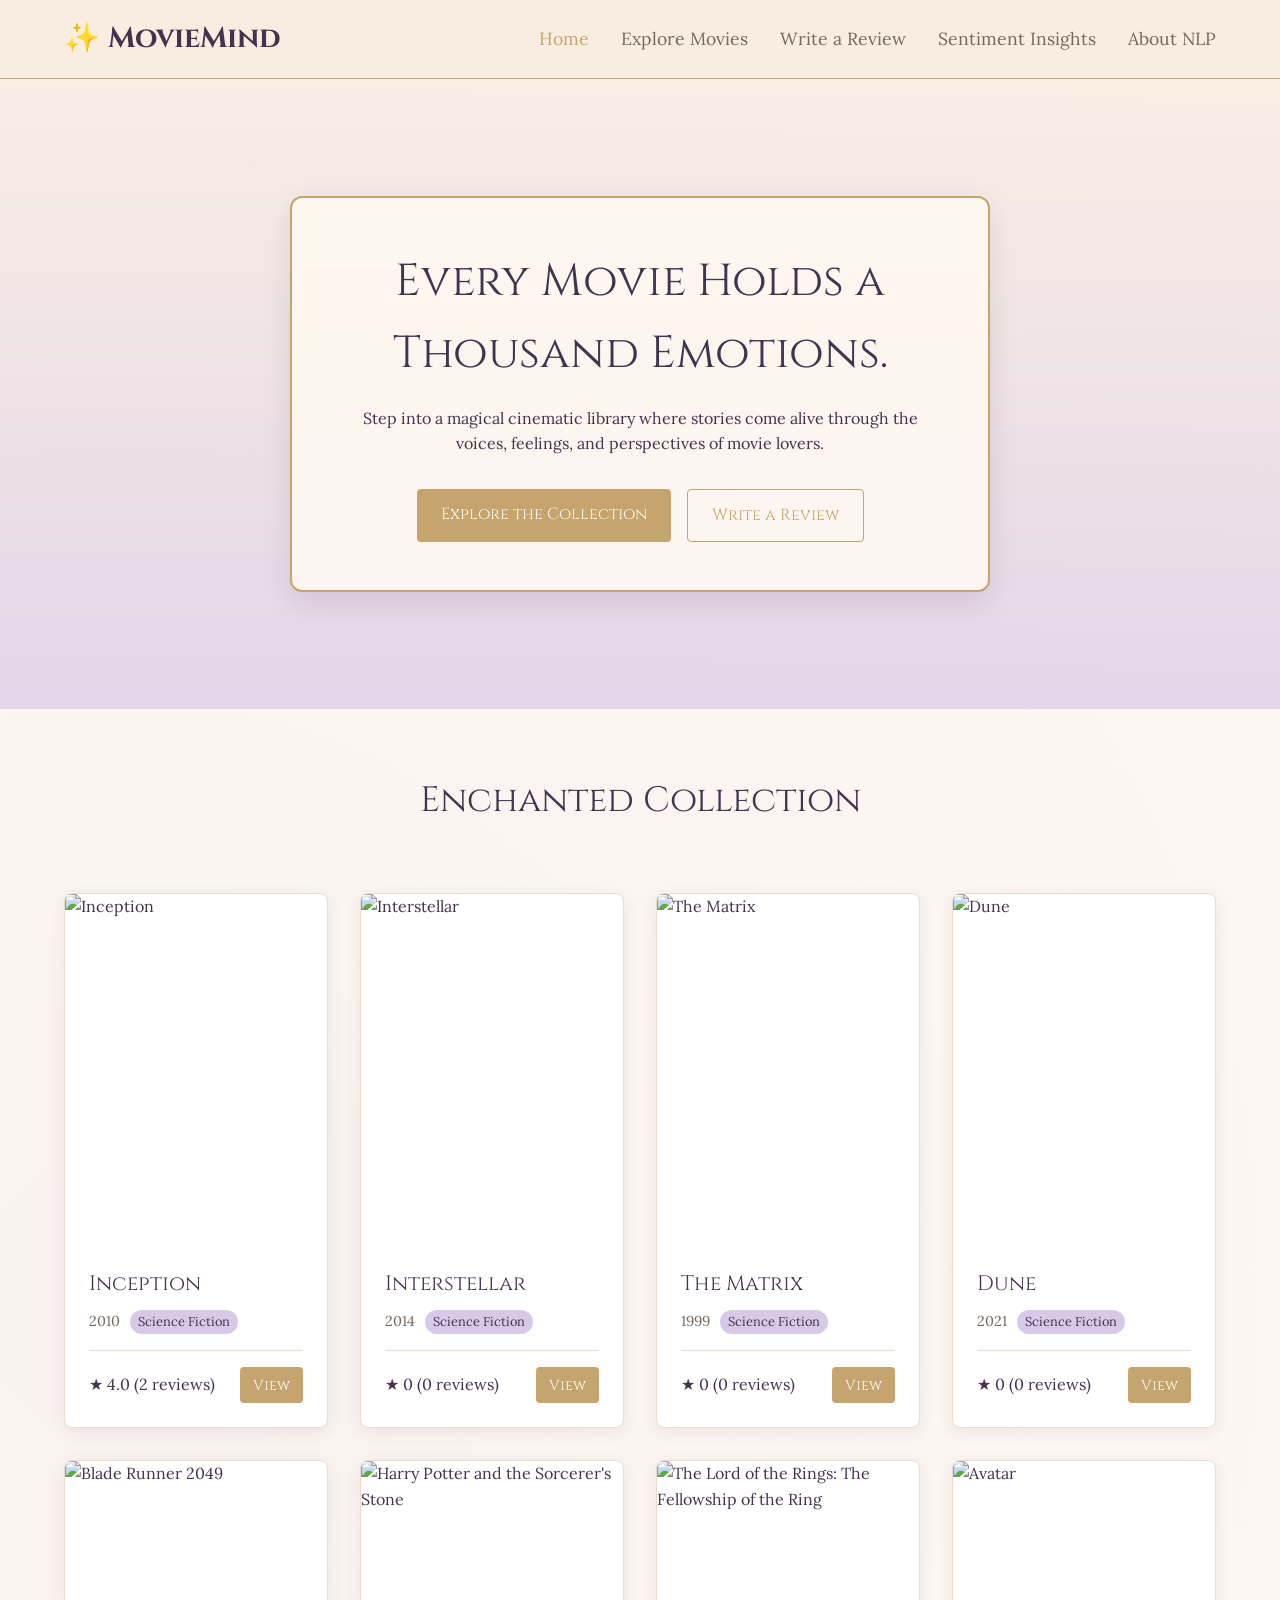
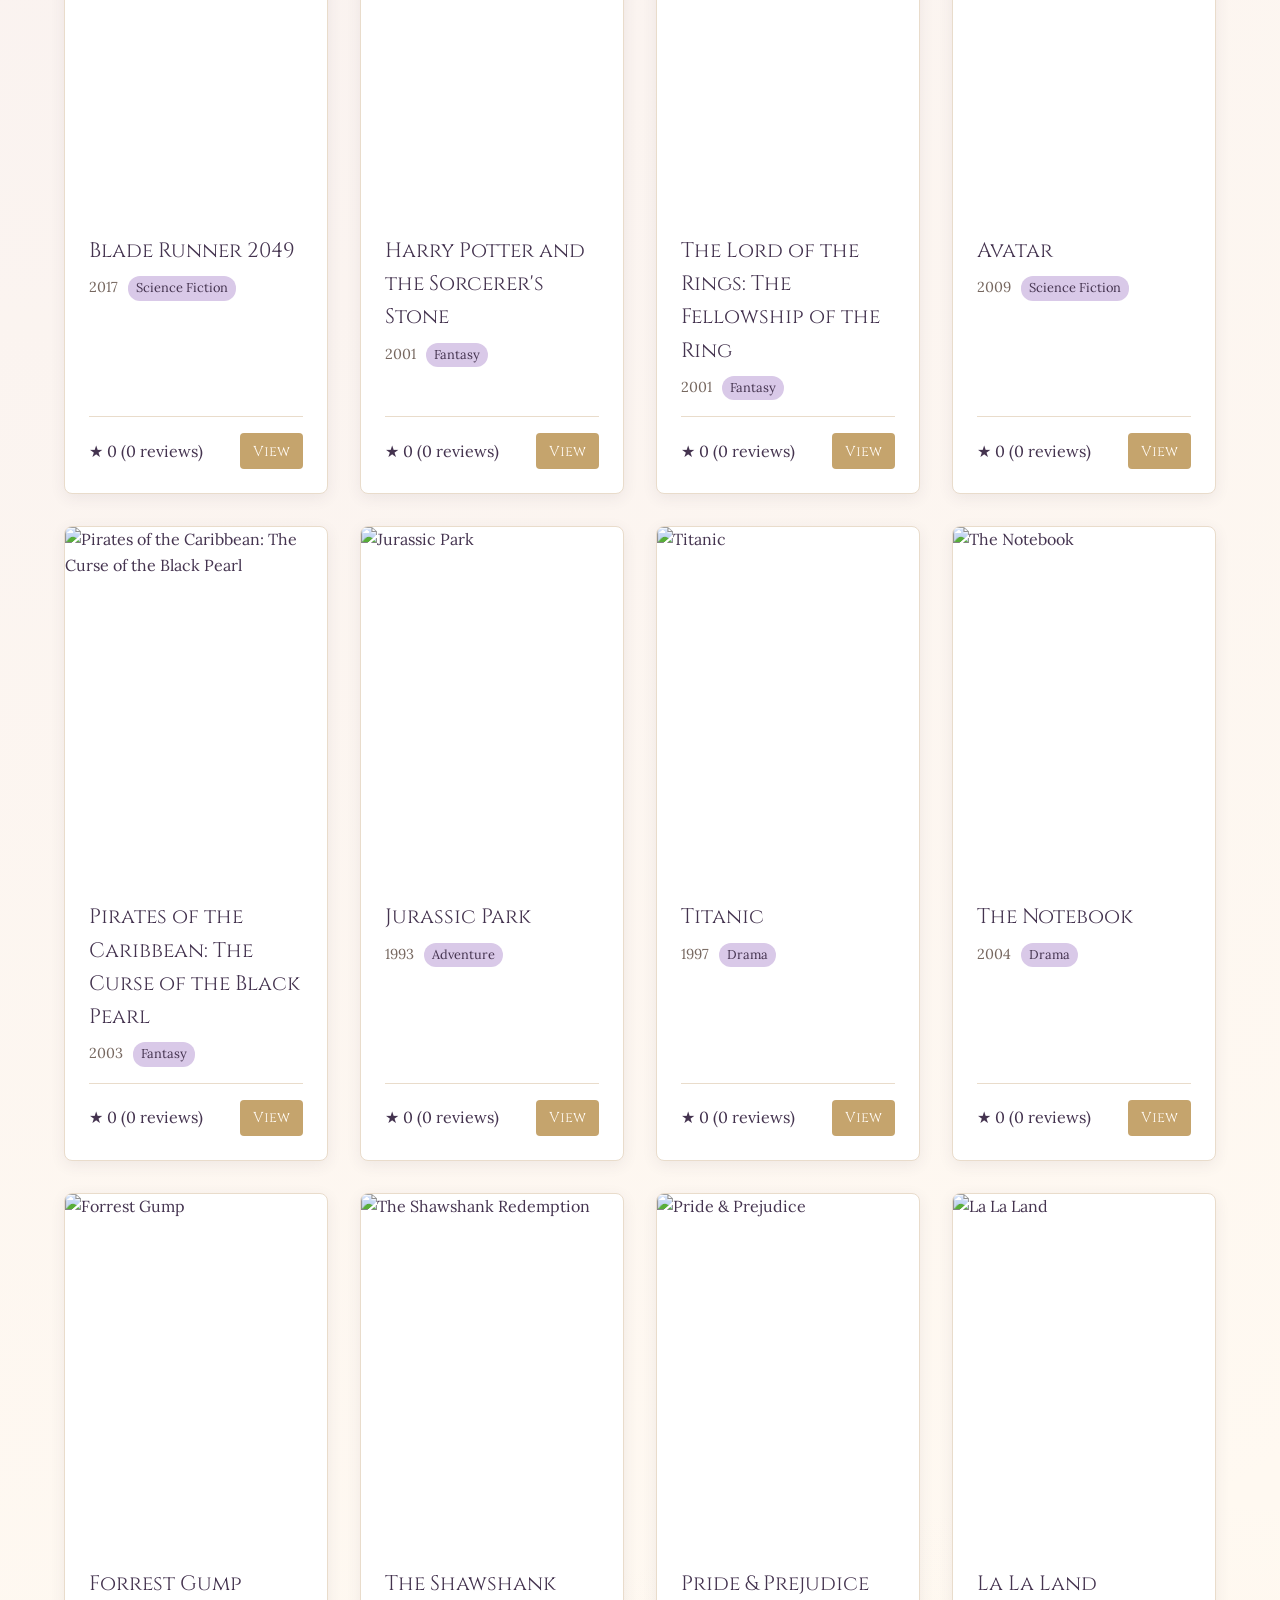
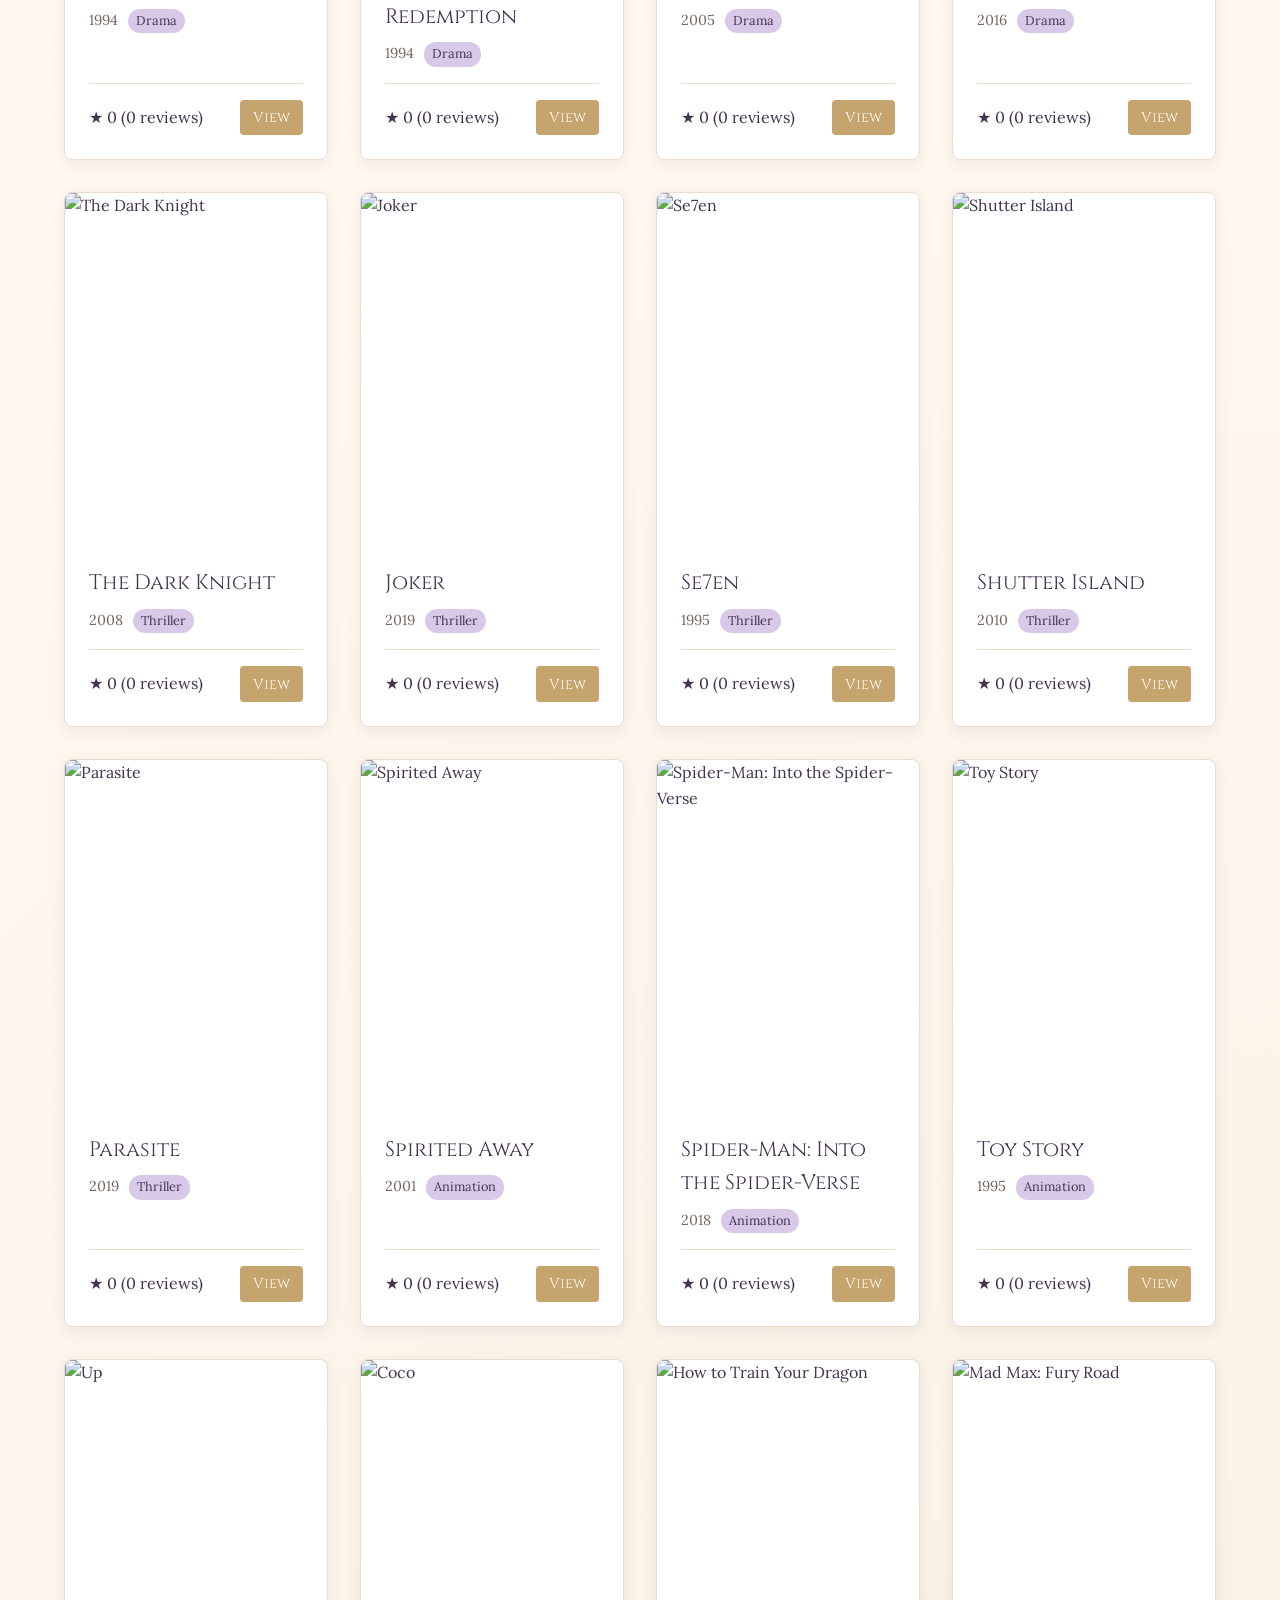
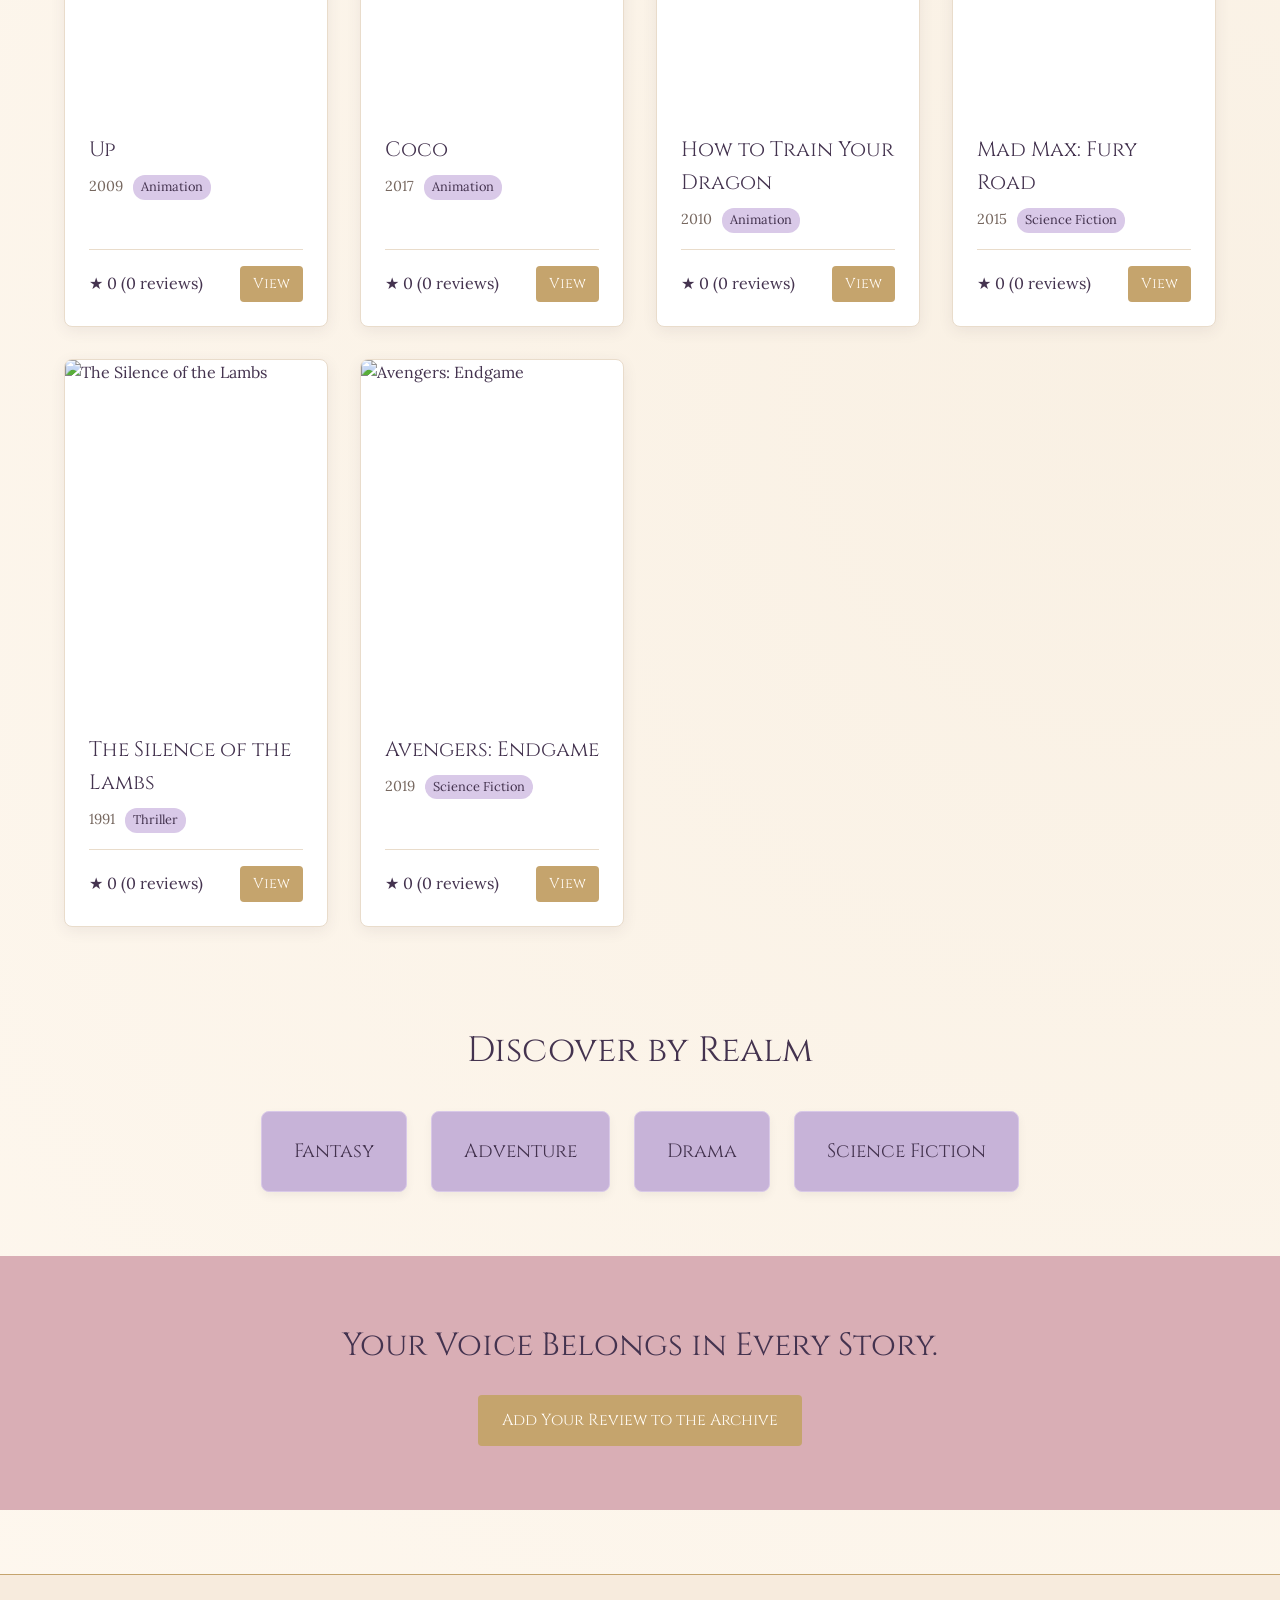
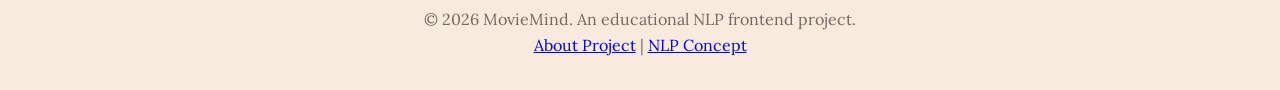
==== frontend/index.html @ 93058233 "Add complete frontend website files" ====
<!DOCTYPE html>
<html lang="en">
<head>
    <meta charset="UTF-8">
    <meta name="viewport" content="width=device-width, initial-scale=1.0">
    <title>MovieMind - Magical Movie Discovery</title>
    <link href="https://fonts.googleapis.com/css2?family=Cinzel:wght@400;600&family=Lora:ital,wght@0,400;0,600;1,400&display=swap" rel="stylesheet">
    <link rel="stylesheet" href="css/style.css">
    <link rel="stylesheet" href="css/home.css">
</head>
<body>
    <header>
        <nav>
            <a href="index.html" class="logo"><span>✨</span> MovieMind</a>
            <ul>
                <li><a href="index.html">Home</a></li>
                <li><a href="movies.html">Explore Movies</a></li>
                <li><a href="write-review.html">Write a Review</a></li>
                <li><a href="sentiment.html">Sentiment Insights</a></li>
                <li><a href="about-nlp.html">About NLP</a></li>
            </ul>
        </nav>
    </header>

    <main>
        <section class="hero">
            <div class="hero-content floating-element">
                <h1>Every Movie Holds a Thousand Emotions.</h1>
                <p>Step into a magical cinematic library where stories come alive through the voices, feelings, and perspectives of movie lovers.</p>
                <div class="hero-btns">
                    <a href="movies.html" class="btn">Explore the Collection</a>
                    <a href="write-review.html" class="btn btn-outline">Write a Review</a>
                </div>
            </div>
            <div class="sparkles"></div>
        </section>

        <section class="featured-section">
            <h2 class="section-title">Enchanted Collection</h2>
            <div class="movie-grid" id="featured-movies">
                <!-- Injected via JS -->
            </div>
        </section>

        <section class="genres-section">
            <h2 class="section-title">Discover by Realm</h2>
            <div class="genre-cards">
                <a href="movies.html?genre=Fantasy" class="genre-card">Fantasy</a>
                <a href="movies.html?genre=Adventure" class="genre-card">Adventure</a>
                <a href="movies.html?genre=Drama" class="genre-card">Drama</a>
                <a href="movies.html?genre=Science Fiction" class="genre-card">Science Fiction</a>
            </div>
        </section>

        <section class="cta-section">
            <h2>Your Voice Belongs in Every Story.</h2>
            <a href="write-review.html" class="btn">Add Your Review to the Archive</a>
        </section>
    </main>

    <footer>
        <p>&copy; 2026 MovieMind. An educational NLP frontend project.</p>
        <div class="footer-links">
            <a href="about.html">About Project</a> | <a href="about-nlp.html">NLP Concept</a>
        </div>
    </footer>

    <script src="js/data.js"></script>
    <script src="js/storage.js"></script>
    <script src="js/main.js"></script>
   <script>
        // Load all movies dynamically on homepage
        document.addEventListener('DOMContentLoaded', () => {
            const container = document.getElementById('featured-movies');
            
            // استخدمنا movies بالكامل بدلاً من movies.slice
            const allMovies = movies; 
            
            allMovies.forEach(movie => {
                const stats = getMovieStats(movie.id);
                container.innerHTML += `
                    <div class="movie-card">
                        <img src="${movie.poster}" alt="${movie.title}">
                        <div class="movie-card-info">
                            <h3>${movie.title}</h3>
                            <div class="meta-tags"><span>${movie.year}</span> <span class="genre-tag">${movie.genres[0]}</span></div>
                            <div class="stats">
                                <span>★ ${stats.averageRating} (${stats.count} reviews)</span>
                                <a href="movie-details.html?id=${movie.id}" class="btn" style="padding: 0.4rem 0.8rem; font-size: 0.9rem;">View</a>
                            </div>
                        </div>
                    </div>
                `;
            });
        });
    </script>
</body>
</html>
---- frontend/css/style.css ----
/* Core Variables & Magical Theme Palette */
:root {
    --warm-ivory: #FFF9F1;
    --cream: #F7EBDD;
    --soft-beige: #E9DCCB;
    --dusty-lavender: #D9C9E8;
    --pale-mauve: #C7B3D8;
    --dusty-rose: #D9AEB5;
    --muted-gold: #C5A46D;
    --deep-plum: #44334F;
    --soft-brown: #76675F;
    --font-heading: 'Cinzel', serif;
    --font-body: 'Lora', serif;
}

* { box-sizing: border-box; margin: 0; padding: 0; }

body {
    background-color: var(--warm-ivory);
    color: var(--deep-plum);
    font-family: var(--font-body);
    line-height: 1.6;
    background-image: radial-gradient(circle at 10% 20%, rgba(217, 201, 232, 0.15) 0%, transparent 40%),
                      radial-gradient(circle at 90% 80%, rgba(197, 164, 109, 0.1) 0%, transparent 40%);
}

h1, h2, h3, h4 { font-family: var(--font-heading); font-weight: normal; }

/* Global Navigation */
header {
    background: rgba(247, 235, 221, 0.85);
    backdrop-filter: blur(10px);
    border-bottom: 1px solid var(--muted-gold);
    position: sticky;
    top: 0; z-index: 1000;
}
nav { display: flex; justify-content: space-between; align-items: center; padding: 1rem 5%; }
.logo { font-family: var(--font-heading); font-size: 1.8rem; color: var(--deep-plum); text-decoration: none; font-weight: bold; display: flex; align-items: center; gap: 8px;}
.logo span { color: var(--muted-gold); }
nav ul { list-style: none; display: flex; gap: 2rem; }
nav ul li a { text-decoration: none; color: var(--soft-brown); transition: color 0.3s; font-size: 1.1rem; }
nav ul li a:hover, nav ul li a.active { color: var(--muted-gold); }
.mobile-menu-btn { display: none; background: none; border: none; font-size: 1.5rem; color: var(--deep-plum); cursor: pointer; }

/* Buttons */
.btn {
    display: inline-block; padding: 0.8rem 1.5rem; background: var(--muted-gold);
    color: var(--warm-ivory); text-decoration: none; font-family: var(--font-heading);
    border-radius: 4px; border: none; cursor: pointer; transition: background 0.3s, transform 0.2s;
}
.btn:hover { background: var(--deep-plum); transform: translateY(-2px); }
.btn-outline { background: transparent; border: 1px solid var(--muted-gold); color: var(--muted-gold); }
.btn-outline:hover { background: var(--muted-gold); color: var(--warm-ivory); }

/* Movie Cards */
.movie-grid { display: grid; grid-template-columns: repeat(auto-fill, minmax(250px, 1fr)); gap: 2rem; padding: 2rem 5%; }
.movie-card {
    background: #fff; border-radius: 8px; overflow: hidden; box-shadow: 0 4px 15px rgba(68, 51, 79, 0.08);
    transition: transform 0.3s, box-shadow 0.3s; border: 1px solid var(--soft-beige); display: flex; flex-direction: column;
}
.movie-card:hover { transform: translateY(-5px); box-shadow: 0 8px 25px rgba(197, 164, 109, 0.3); }
.movie-card img { width: 100%; height: 350px; object-fit: cover; }
.movie-card-info { padding: 1.5rem; flex-grow: 1; display: flex; flex-direction: column; }
.movie-card-info h3 { font-size: 1.3rem; margin-bottom: 0.5rem; color: var(--deep-plum); }
.meta-tags { display: flex; gap: 10px; font-size: 0.9rem; color: var(--soft-brown); margin-bottom: 1rem; flex-wrap: wrap; }
.genre-tag { background: var(--dusty-lavender); color: var(--deep-plum); padding: 2px 8px; border-radius: 12px; font-size: 0.8rem; }
.stats { margin-top: auto; padding-top: 1rem; border-top: 1px solid var(--soft-beige); display: flex; justify-content: space-between; align-items: center; }

/* Stars */
.star { color: #ccc; font-size: 1.2rem; }
.star.filled { color: var(--muted-gold); }

/* Footer */
footer { text-align: center; padding: 2rem; background: var(--cream); border-top: 1px solid var(--muted-gold); margin-top: 4rem; color: var(--soft-brown); }

/* Responsive */
@media (max-width: 768px) {
    nav ul { display: none; flex-direction: column; width: 100%; position: absolute; top: 100%; left: 0; background: var(--cream); padding: 1rem; text-align: center; }
    nav ul.show-mobile { display: flex; }
    .mobile-menu-btn { display: block; }
}

/* Animations */
@keyframes float { 0% { transform: translateY(0px); } 50% { transform: translateY(-10px); } 100% { transform: translateY(0px); } }
.floating-element { animation: float 4s ease-in-out infinite; }
---- frontend/css/home.css ----
.hero {
    height: 70vh; display: flex; align-items: center; justify-content: center; text-align: center;
    background: linear-gradient(rgba(247, 235, 221, 0.7), rgba(217, 201, 232, 0.7)), url('https://images.unsplash.com/photo-1507842217343-583bb7270b66?auto=format&fit=crop&w=1600&q=80') center/cover;
    position: relative; overflow: hidden;
}
.hero-content { background: rgba(255, 249, 241, 0.9); padding: 3rem; border-radius: 12px; border: 2px solid var(--muted-gold); max-width: 700px; box-shadow: 0 10px 30px rgba(0,0,0,0.1); z-index: 2; }
.hero h1 { font-size: 2.8rem; color: var(--deep-plum); margin-bottom: 1rem; }
.hero-btns { margin-top: 2rem; display: flex; gap: 1rem; justify-content: center; }
.section-title { text-align: center; font-size: 2.2rem; margin: 4rem 0 2rem; color: var(--deep-plum); }
.genre-cards { display: flex; justify-content: center; gap: 1.5rem; flex-wrap: wrap; padding: 0 5%; margin-bottom: 4rem; }
.genre-card {
    background: var(--pale-mauve); color: var(--deep-plum); padding: 1.5rem 2rem; border-radius: 8px; text-decoration: none; font-family: var(--font-heading);
    font-size: 1.2rem; transition: all 0.3s; border: 1px solid var(--dusty-lavender); box-shadow: 0 4px 10px rgba(0,0,0,0.05);
}
.genre-card:hover { background: var(--muted-gold); color: white; transform: translateY(-3px); }
.cta-section { background: var(--dusty-rose); padding: 4rem 2rem; text-align: center; color: var(--deep-plum); }
.cta-section h2 { margin-bottom: 1.5rem; font-size: 2rem; }
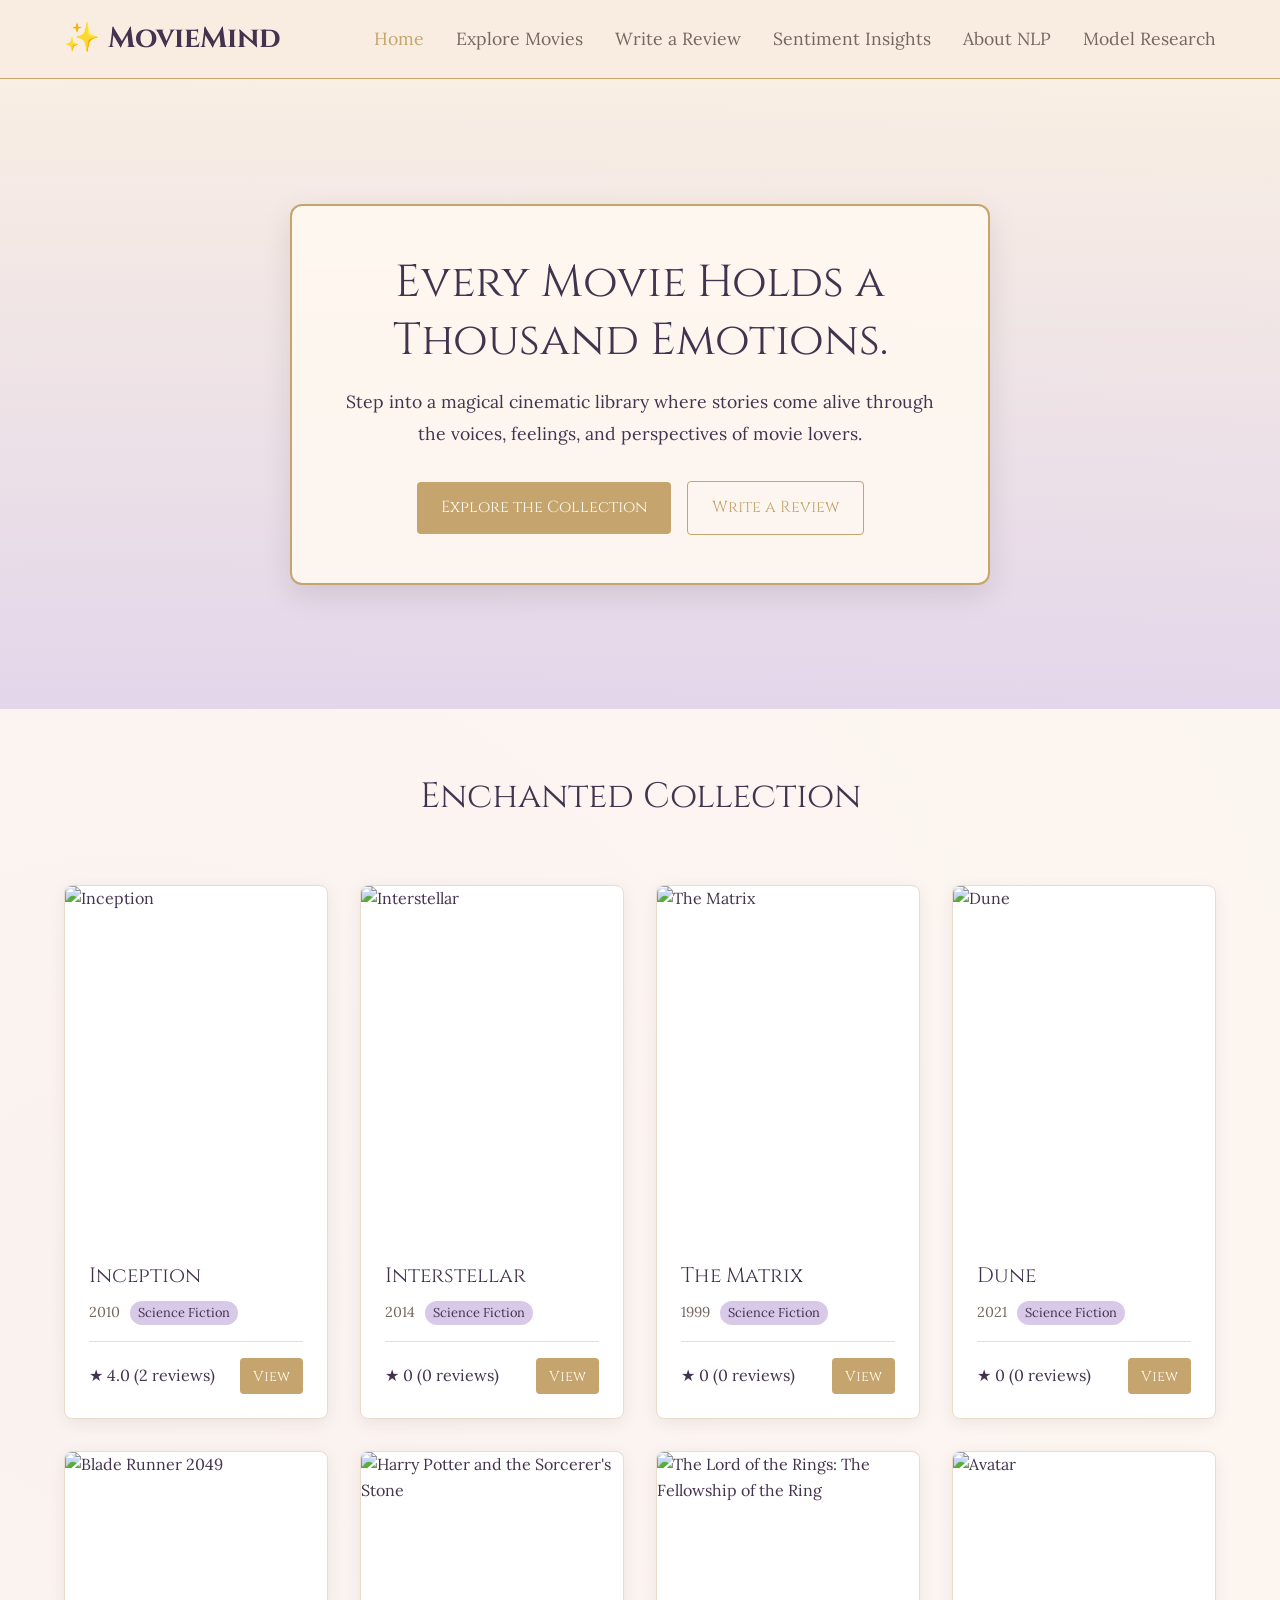
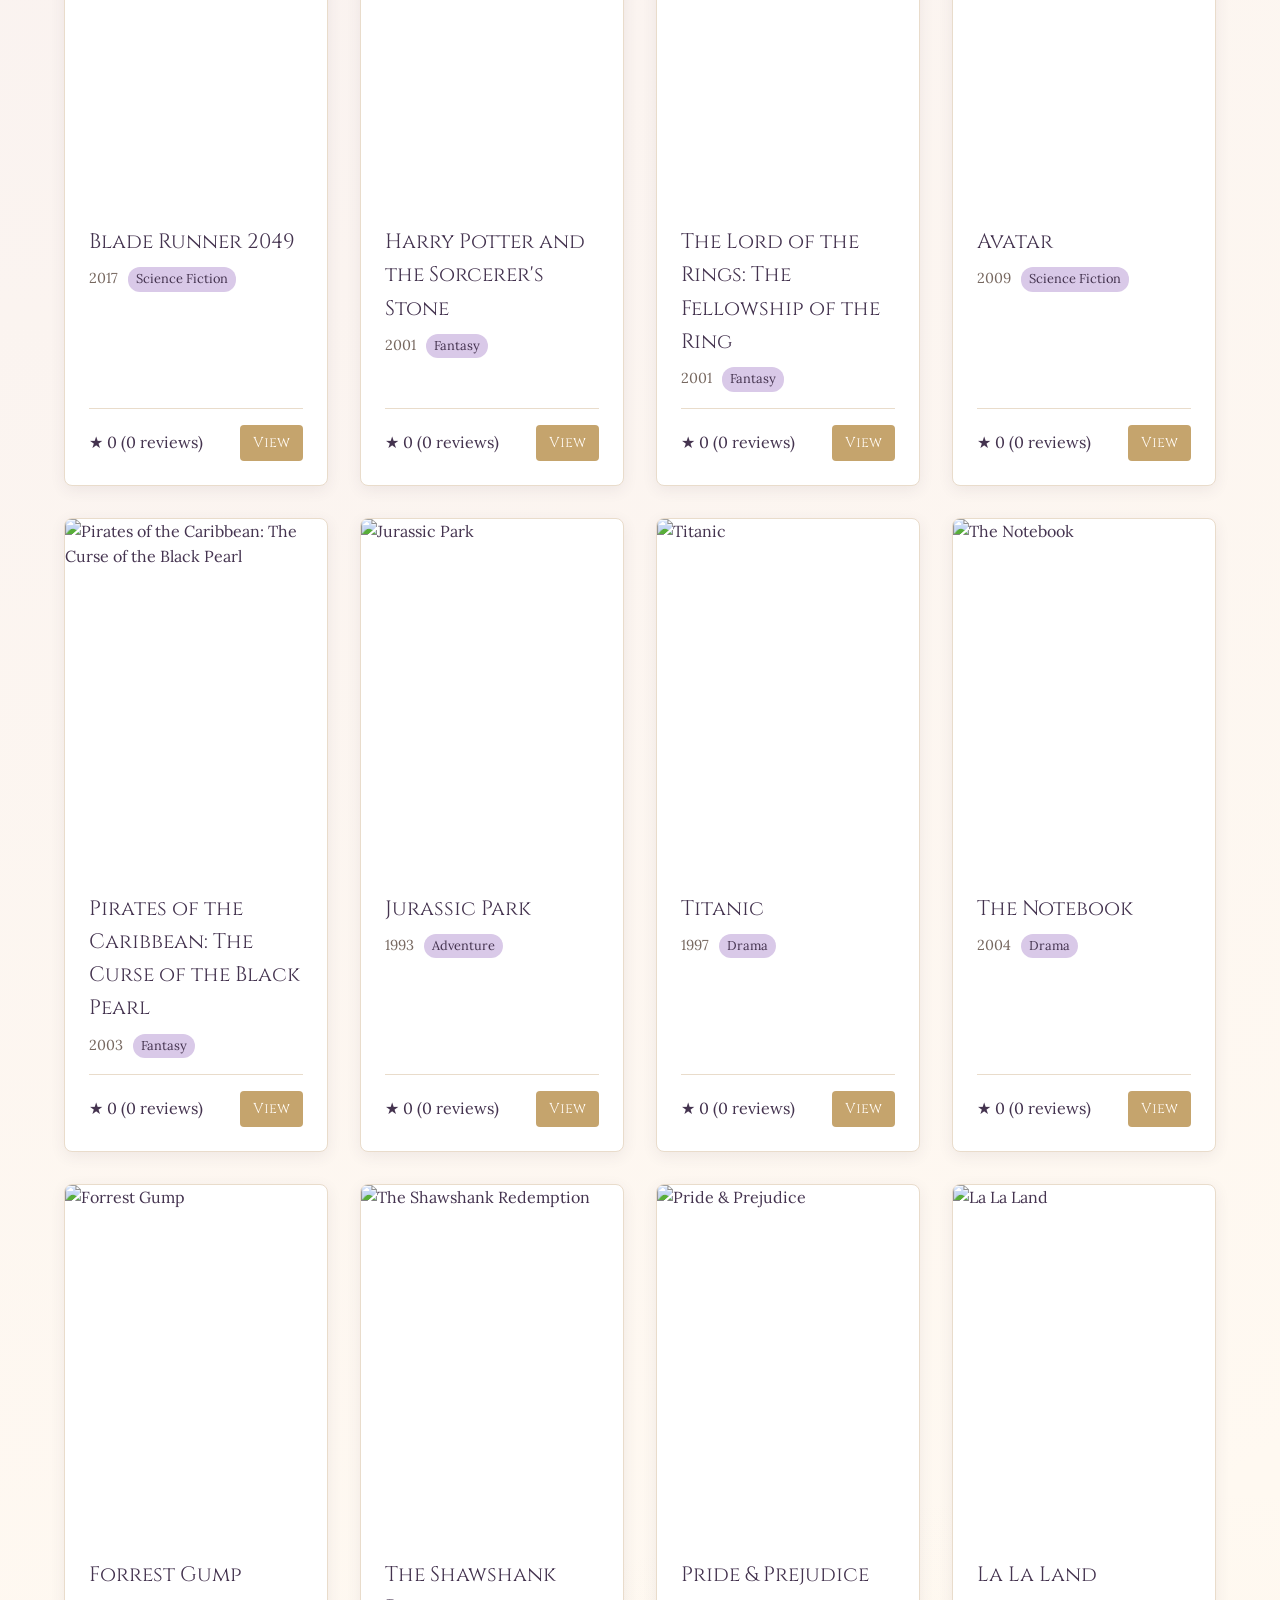
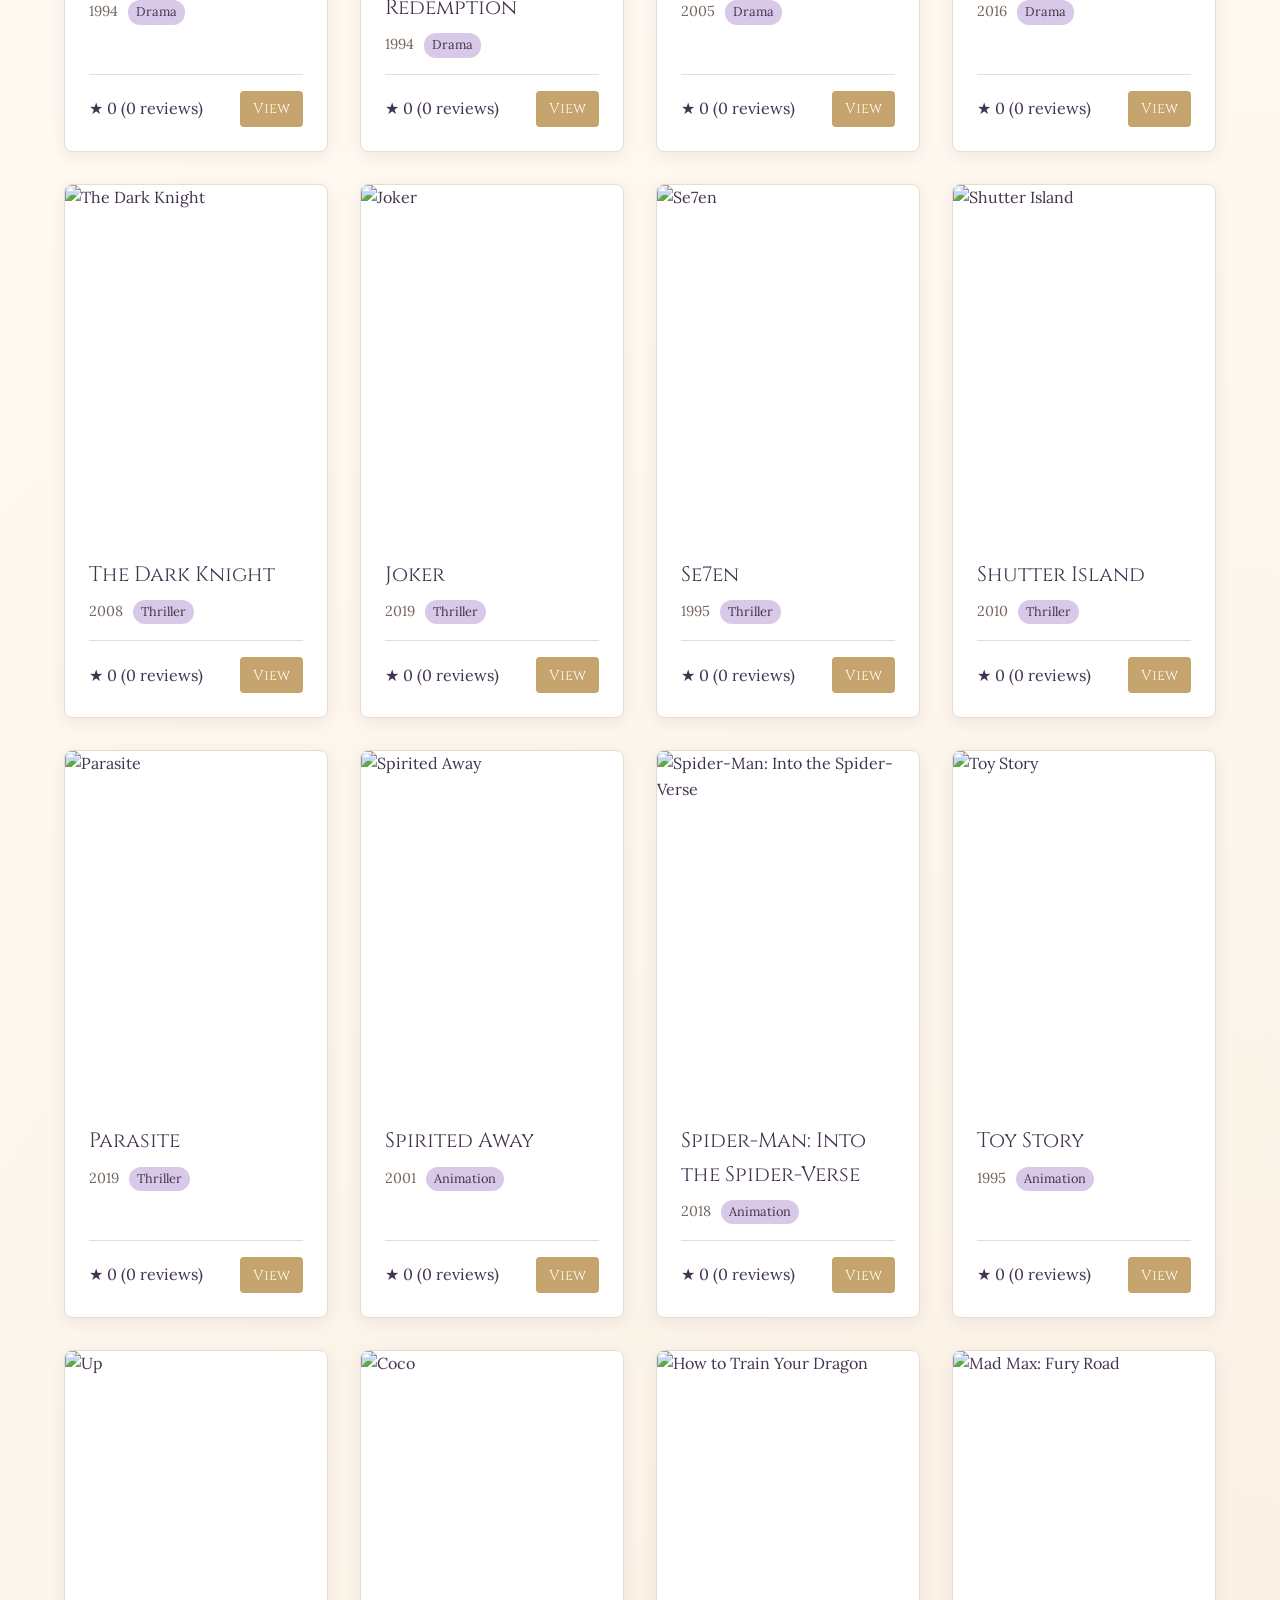
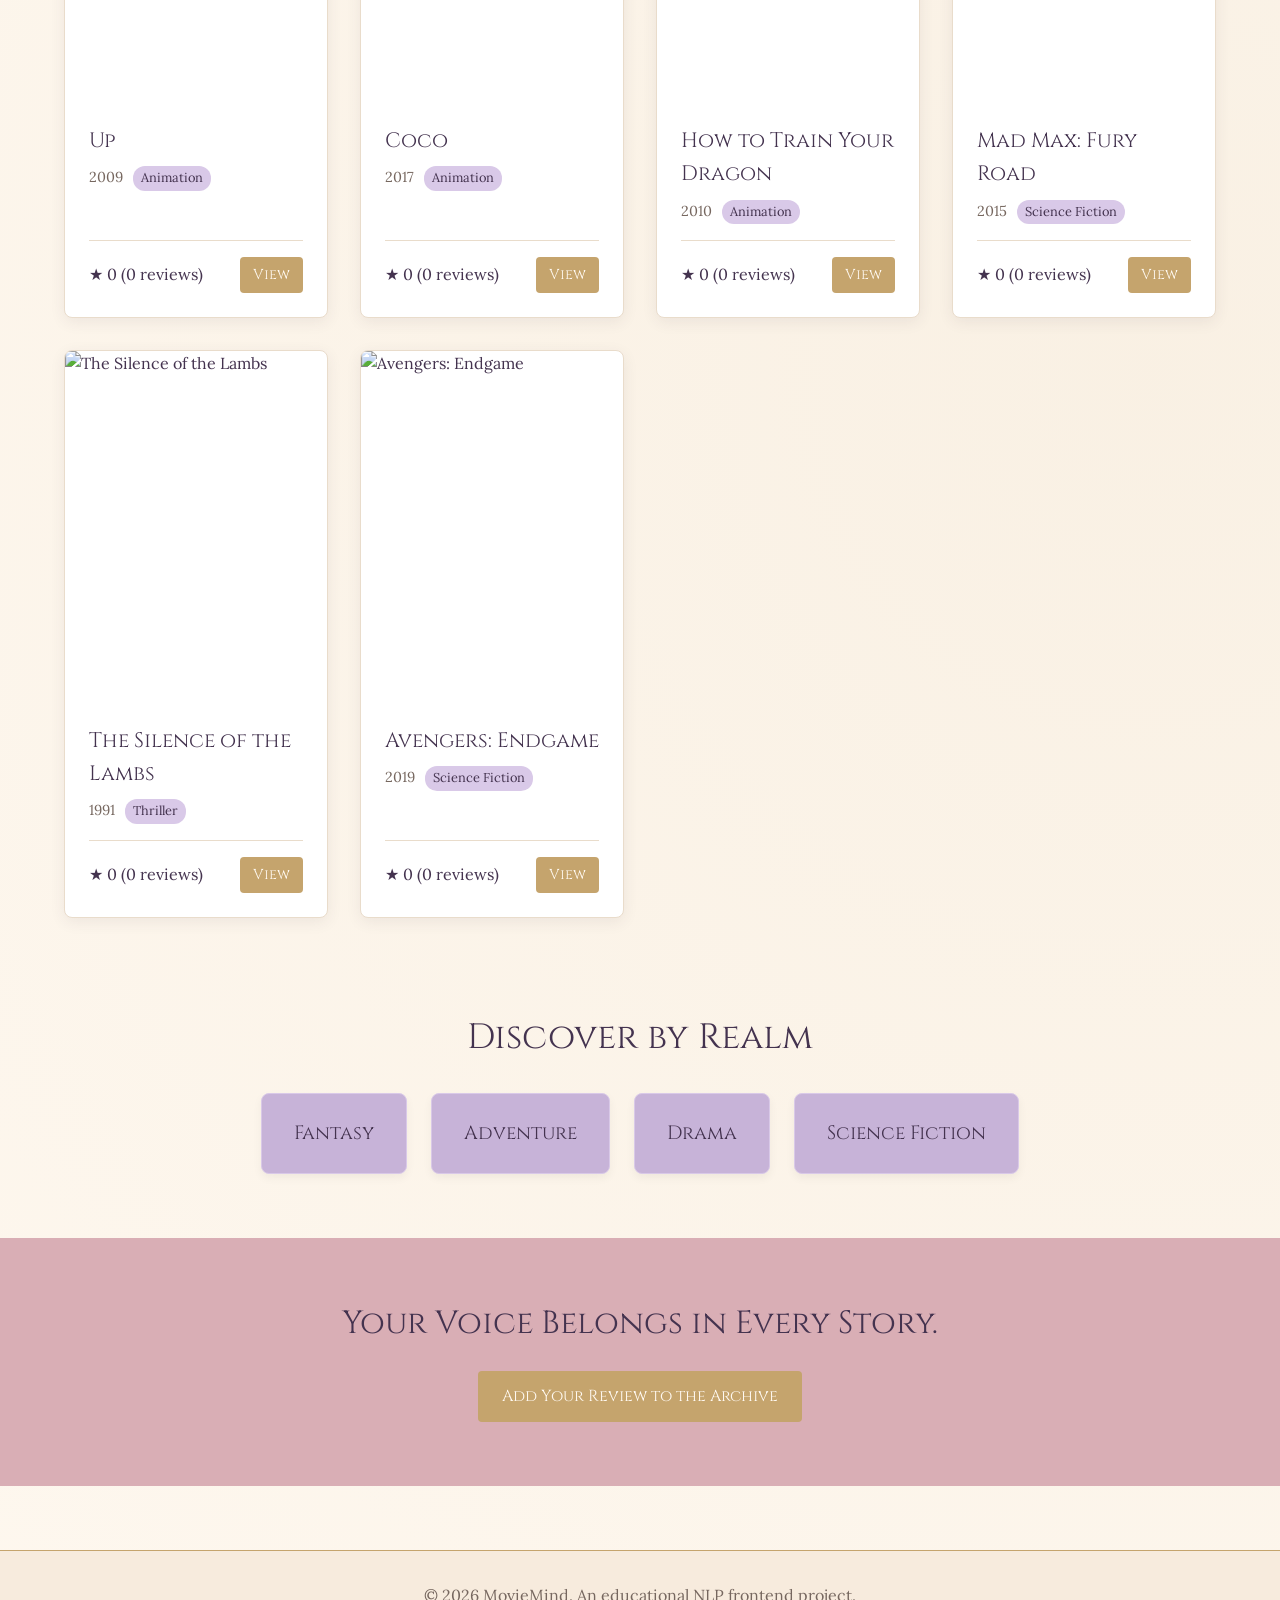
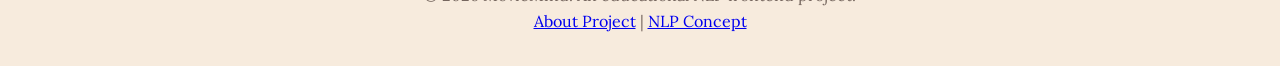
==== commit 7d802111: "Save local model comparison work" ====
--- a/frontend/index.html
+++ b/frontend/index.html
@@ -18,6 +18,7 @@
                 <li><a href="write-review.html">Write a Review</a></li>
                 <li><a href="sentiment.html">Sentiment Insights</a></li>
                 <li><a href="about-nlp.html">About NLP</a></li>
+                <li><a href="model-comparison.html">Model Research</a></li>
             </ul>
         </nav>
     </header>
--- a/frontend/css/home.css
+++ b/frontend/css/home.css
@@ -1,17 +1,233 @@
+
+/* Hero Section */
 .hero {
-    height: 70vh; display: flex; align-items: center; justify-content: center; text-align: center;
-    background: linear-gradient(rgba(247, 235, 221, 0.7), rgba(217, 201, 232, 0.7)), url('https://images.unsplash.com/photo-1507842217343-583bb7270b66?auto=format&fit=crop&w=1600&q=80') center/cover;
-    position: relative; overflow: hidden;
-}
-.hero-content { background: rgba(255, 249, 241, 0.9); padding: 3rem; border-radius: 12px; border: 2px solid var(--muted-gold); max-width: 700px; box-shadow: 0 10px 30px rgba(0,0,0,0.1); z-index: 2; }
-.hero h1 { font-size: 2.8rem; color: var(--deep-plum); margin-bottom: 1rem; }
-.hero-btns { margin-top: 2rem; display: flex; gap: 1rem; justify-content: center; }
-.section-title { text-align: center; font-size: 2.2rem; margin: 4rem 0 2rem; color: var(--deep-plum); }
-.genre-cards { display: flex; justify-content: center; gap: 1.5rem; flex-wrap: wrap; padding: 0 5%; margin-bottom: 4rem; }
+    min-height: 70vh;
+    min-height: 70svh;
+    padding: clamp(2rem, 5vw, 4rem) 1rem;
+    display: flex;
+    align-items: center;
+    justify-content: center;
+    text-align: center;
+
+    background:
+        linear-gradient(
+            rgba(247, 235, 221, 0.7),
+            rgba(217, 201, 232, 0.7)
+        ),
+        url('https://images.unsplash.com/photo-1507842217343-583bb7270b66?auto=format&fit=crop&w=1600&q=80')
+        center / cover no-repeat;
+
+    position: relative;
+    overflow: hidden;
+    box-sizing: border-box;
+}
+
+/* Hero Content */
+.hero-content {
+    width: 100%;
+    max-width: 700px;
+    box-sizing: border-box;
+
+    background: rgba(255, 249, 241, 0.9);
+    padding: clamp(1.25rem, 4vw, 3rem);
+    border-radius: 12px;
+    border: 2px solid var(--muted-gold);
+
+    box-shadow: 0 10px 30px rgba(0, 0, 0, 0.1);
+    z-index: 2;
+    overflow-wrap: break-word;
+}
+
+.hero h1 {
+    font-size: clamp(1.7rem, 4vw, 2.8rem);
+    line-height: 1.3;
+    color: var(--deep-plum);
+    margin-bottom: 1rem;
+}
+
+.hero-content p {
+    font-size: clamp(0.95rem, 1.5vw, 1.1rem);
+    line-height: 1.8;
+}
+
+/* Hero Buttons */
+.hero-btns {
+    margin-top: 2rem;
+    display: flex;
+    flex-wrap: wrap;
+    gap: 1rem;
+    justify-content: center;
+    align-items: center;
+}
+
+.hero-btns a,
+.hero-btns button {
+    max-width: 100%;
+    box-sizing: border-box;
+    text-align: center;
+}
+
+/* Section Titles */
+.section-title {
+    text-align: center;
+    font-size: clamp(1.6rem, 3.5vw, 2.2rem);
+    line-height: 1.35;
+    margin: clamp(2.5rem, 6vw, 4rem) 1rem 2rem;
+    color: var(--deep-plum);
+}
+
+/* Genre Cards */
+.genre-cards {
+    display: flex;
+    justify-content: center;
+    align-items: stretch;
+    flex-wrap: wrap;
+    gap: clamp(0.75rem, 2vw, 1.5rem);
+
+    padding: 0 clamp(1rem, 5vw, 5%);
+    margin-bottom: clamp(2.5rem, 6vw, 4rem);
+    box-sizing: border-box;
+}
+
 .genre-card {
-    background: var(--pale-mauve); color: var(--deep-plum); padding: 1.5rem 2rem; border-radius: 8px; text-decoration: none; font-family: var(--font-heading);
-    font-size: 1.2rem; transition: all 0.3s; border: 1px solid var(--dusty-lavender); box-shadow: 0 4px 10px rgba(0,0,0,0.05);
-}
-.genre-card:hover { background: var(--muted-gold); color: white; transform: translateY(-3px); }
-.cta-section { background: var(--dusty-rose); padding: 4rem 2rem; text-align: center; color: var(--deep-plum); }
-.cta-section h2 { margin-bottom: 1.5rem; font-size: 2rem; }+    flex: 0 1 auto;
+    max-width: 100%;
+    box-sizing: border-box;
+
+    background: var(--pale-mauve);
+    color: var(--deep-plum);
+    padding: clamp(1rem, 2.5vw, 1.5rem)
+             clamp(1.25rem, 3vw, 2rem);
+
+    border-radius: 8px;
+    text-decoration: none;
+    font-family: var(--font-heading);
+    font-size: clamp(1rem, 1.8vw, 1.2rem);
+    text-align: center;
+
+    border: 1px solid var(--dusty-lavender);
+    box-shadow: 0 4px 10px rgba(0, 0, 0, 0.05);
+    transition: background-color 0.3s, color 0.3s, transform 0.3s;
+}
+
+@media (hover: hover) {
+    .genre-card:hover {
+        background: var(--muted-gold);
+        color: white;
+        transform: translateY(-3px);
+    }
+}
+
+/* Call To Action */
+.cta-section {
+    background: var(--dusty-rose);
+    padding: clamp(2.5rem, 6vw, 4rem)
+             clamp(1rem, 4vw, 2rem);
+    text-align: center;
+    color: var(--deep-plum);
+    box-sizing: border-box;
+}
+
+.cta-section h2 {
+    margin-bottom: 1.5rem;
+    font-size: clamp(1.5rem, 3.5vw, 2rem);
+    line-height: 1.4;
+}
+
+.cta-section p {
+    line-height: 1.8;
+}
+
+/* Tablets */
+@media (max-width: 768px) {
+    .hero {
+        min-height: 60svh;
+    }
+
+    .hero-content {
+        max-width: 600px;
+    }
+
+    .hero-btns {
+        gap: 0.75rem;
+    }
+
+    .genre-cards {
+        display: grid;
+        grid-template-columns: repeat(2, minmax(0, 1fr));
+    }
+
+    .genre-card {
+        width: 100%;
+        min-width: 0;
+    }
+}
+
+/* Mobile Phones */
+@media (max-width: 480px) {
+    .hero {
+        min-height: auto;
+        padding: 3rem 1rem;
+        background-position: center;
+    }
+
+    .hero-content {
+        padding: 1.25rem;
+        border-radius: 10px;
+    }
+
+    .hero h1 {
+        font-size: 1.65rem;
+        line-height: 1.35;
+    }
+
+    .hero-content p {
+        font-size: 0.95rem;
+    }
+
+    .hero-btns {
+        flex-direction: column;
+        width: 100%;
+        gap: 0.75rem;
+        margin-top: 1.5rem;
+    }
+
+    .hero-btns a,
+    .hero-btns button {
+        width: 100%;
+    }
+
+    .section-title {
+        margin-top: 2.5rem;
+        margin-bottom: 1.5rem;
+    }
+
+    .genre-cards {
+        grid-template-columns: 1fr;
+        gap: 0.75rem;
+        padding: 0 1rem;
+    }
+
+    .genre-card {
+        padding: 1rem;
+    }
+
+    .cta-section {
+        padding: 2.5rem 1rem;
+    }
+}
+
+/* Very Small Screens */
+@media (max-width: 320px) {
+    .hero-content {
+        padding: 1rem;
+    }
+
+    .hero h1 {
+        font-size: 1.4rem;
+    }
+
+    .hero-btns {
+        gap: 0.5rem;
+    }
+}
